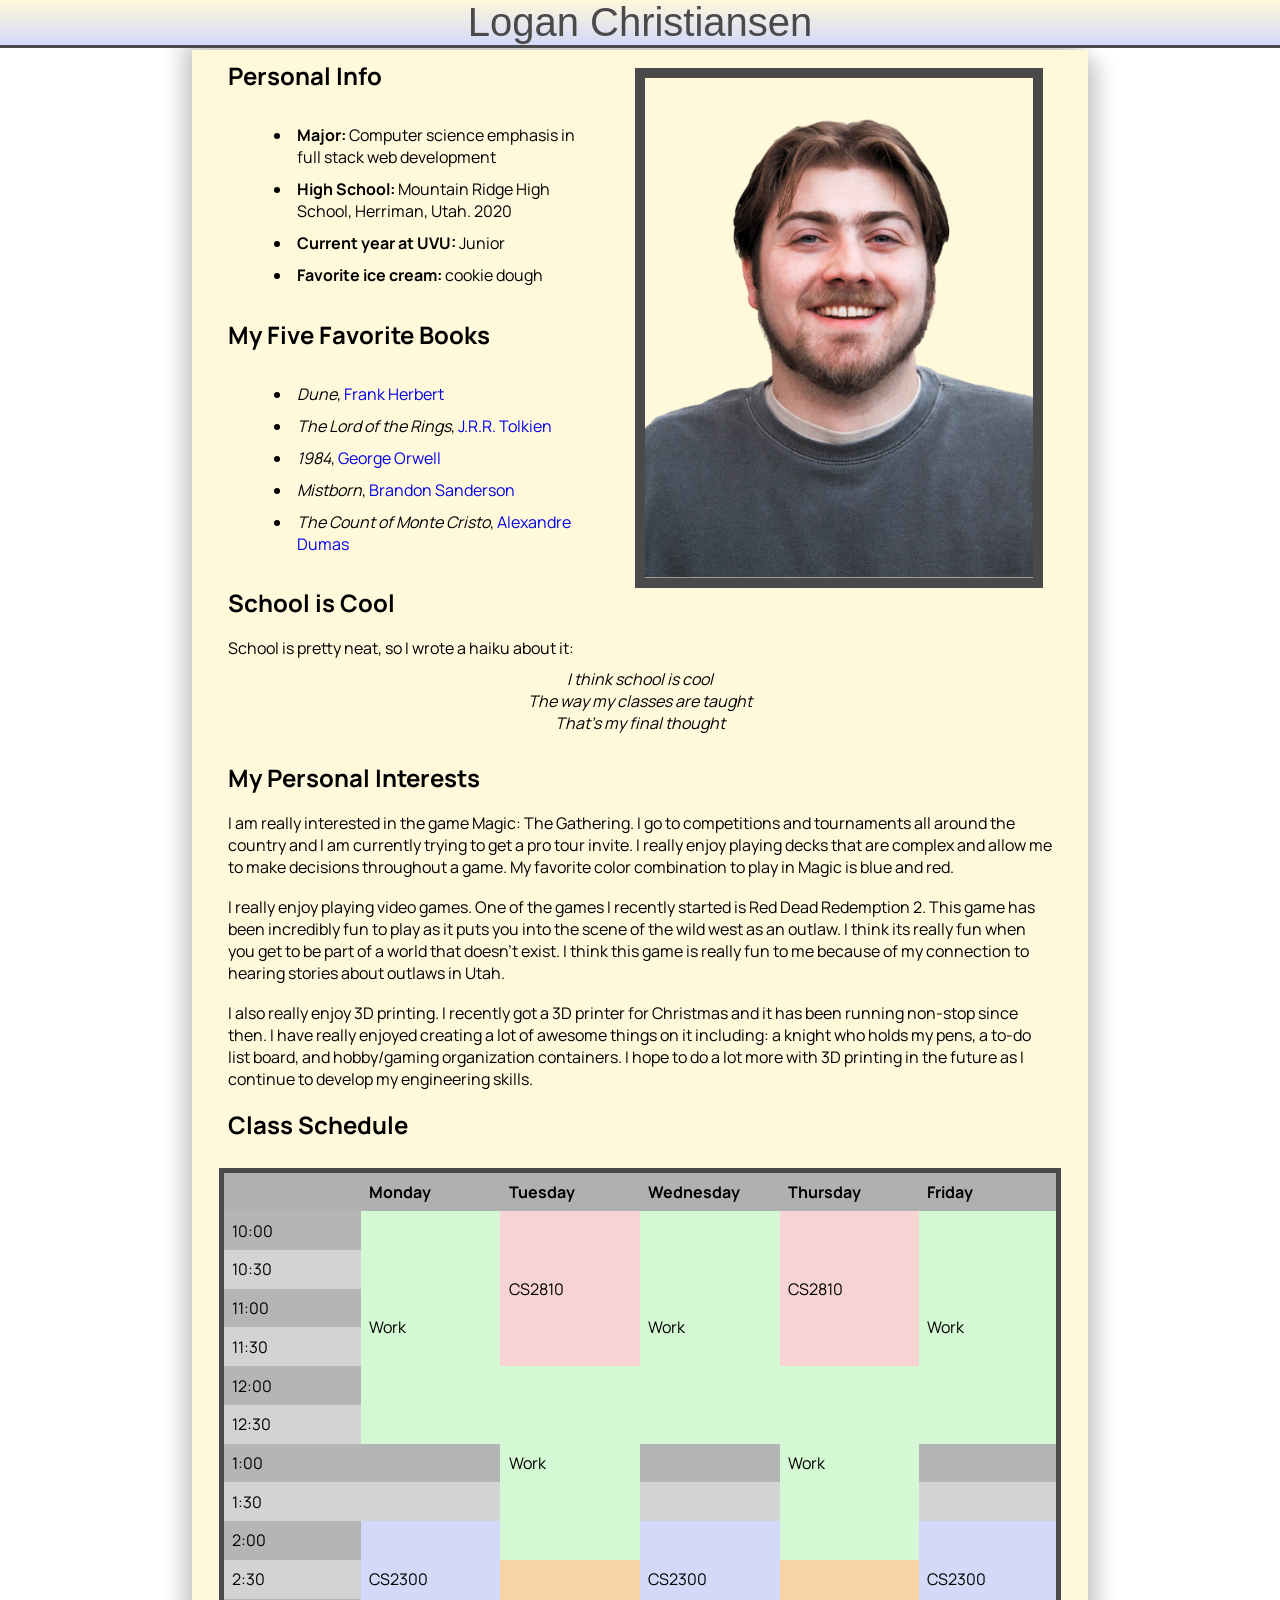
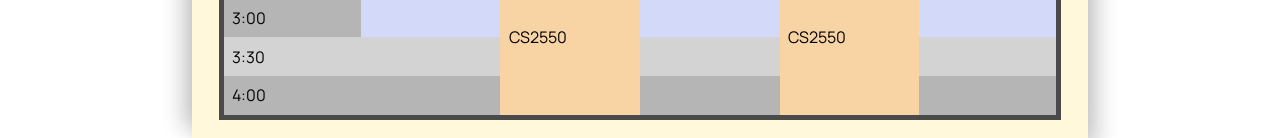
==== Project2-aboutme2/index.html @ b8d2fef9 "index name now" ====
<!DOCTYPE html>
<!-- I declare that the following source code was written by me, or provided
by the instructor for this project. I understand that copying source
code from any other source, providing source code to another student, 
or leaving my code on a public web site constitutes cheating.
I acknowledge that  If I am found in violation of this policy this may result
in a zero grade, a permanent record on file and possibly immediate failure of the class. -->
<html lang="en">
    <head>
        <title>About Logan</title>
        <link rel="stylesheet" href="styles/styles.css">
    </head>
    <body>
        <header id="name">
            Logan Christiansen
        </header>
        <div class ="main">
            <div>
                <img src="loganphoto.png" alt="Photo of Logan" class="loganphoto"onclick="change(this)">
            </div>
            <h2 id="personalinfo">
                Personal Info
            </h2>
            <p>
                <ul>
                    <li><b>Major:</b> Computer science emphasis in full stack web development</li>
                    <li><b>High School:</b> Mountain Ridge High School, Herriman, Utah. 2020</li>
                    <li><b>Current year at UVU:</b> Junior</li>
                    <li><b>Favorite ice cream:</b> cookie dough</li>
                </ul>
            </p>
            <h2>
                My Five Favorite Books
            </h2>
            <p>
                <ul>
                    <li><i>Dune</i>, <a href="https://dunenovels.com/frank-herbert/" target="_blank">Frank Herbert</a></li>
                    <li><i>The Lord of the Rings</i>, <a href="https://www.tolkienestate.com/" target="_blank">J.R.R. Tolkien</a></li>
                    <li><i>1984</i>, <a href="https://en.wikipedia.org/wiki/George_Orwell" target="_blank">George Orwell</a></li>
                    <li><i>Mistborn</i>, <a href="https://www.brandonsanderson.com/" target="_blank">Brandon Sanderson</a></li>
                    <li><i>The Count of Monte Cristo</i>, <a href="https://en.wikipedia.org/wiki/Alexandre_Dumas" target="_blank">Alexandre Dumas</a></li>
                </ul>
            </p>
            <h2>
                School is Cool
            </h2>
            <p id="haikubox">

                    School is pretty neat, so I wrote a haiku about it:
                <div id="haiku">
                    <i>I think school is cool
                    <br>The way my classes are taught
                    <br>That's my final thought</i>
                </div>
            </p>
            <h2>
                My Personal Interests
            </h2>
            <p>
                I am really interested in the game Magic: The Gathering. 
                I go to competitions and tournaments all around the country and I am currently trying to get a pro tour invite. 
                I really enjoy playing decks that are complex and allow me to make decisions throughout a game. 
                My favorite color combination to play in Magic is blue and red.
            </p>
            <p>
                I really enjoy playing video games. One of the games I recently started is Red Dead Redemption 2. 
                This game has been incredibly fun to play as it puts you into the scene of the wild west as an outlaw. 
                I think its really fun when you get to be part of a world that doesn't exist. 
                I think this game is really fun to me because of my connection to hearing stories about outlaws in Utah.
            </p>
            <p>
                I also really enjoy 3D printing. 
                I recently got a 3D printer for Christmas and it has been running non-stop since then. 
                I have really enjoyed creating a lot of awesome things on it including: a knight who holds my pens, a to-do list board, and hobby/gaming organization containers. 
                I hope to do a lot more with 3D printing in the future as I continue to develop my engineering skills.
            </p>
            <h2>
                Class Schedule
            </h2>
            <p>
                <table id="schedule">
                    <tr>
                        <th></th>
                        <th>Monday</th>
                        <th>Tuesday</th>
                        <th>Wednesday</th>
                        <th>Thursday</th>
                        <th>Friday</th>
                    </tr>
                    <tr>
                        <td>10:00</td>
                        <td rowspan="6" id="work">Work</td>
                        <td rowspan="4" id="CS2810">CS2810</td>
                        <td rowspan="6" id="work">Work</td>
                        <td rowspan="4" id="CS2810">CS2810</td>
                        <td rowspan="6" id="work">Work</td>
                    </tr>
                    <tr>
                        <td>10:30</td>
                    </tr>
                    <tr>
                        <td>11:00</td>
                    </tr>
                    <tr>
                        <td>11:30</td>
                    </tr>
                    <tr>
                        <td>12:00</td>
                        <td rowspan="5" id="work">Work</td>
                        <td rowspan="5" id="work">Work</td>
                    </tr>
                    <tr>
                        <td>12:30</td>
                    </tr>
                    <tr>    
                        <td>1:00</td>
                        <td></td>
                        <td></td>
                        <td></td>
                    </tr>
                    <tr>    
                        <td>1:30</td>
                        <td></td>
                        <td></td>
                        <td></td>
                    </tr>
                    <tr>    
                        <td>2:00</td>
                        <td rowspan="3" id="CS2300">CS2300</td>
                        <td rowspan="3" id="CS2300">CS2300</td>
                        <td rowspan="3" id="CS2300">CS2300</td>
                    </tr>
                    <tr>    
                        <td>2:30</td>
                        <td rowspan="4" id="CS2550">CS2550</td>
                        <td rowspan="4" id="CS2550">CS2550</td>
                    </tr>
                    <tr>    
                        <td>3:00</td>
                    </tr>
                    <tr>    
                        <td>3:30</td>
                        <td></td>
                        <td></td>
                        <td></td>
                    </tr>
                    <tr>    
                        <td>4:00</td>
                        <td></td>
                        <td></td>
                        <td></td>
                    </tr>
                </table>
            </p>
        </div>
    </body>
</html>
---- Project2-aboutme2/styles/styles.css ----
@import url(https://fonts.googleapis.com/css?family=Manrope);
@import url(https://fonts.cdnfonts.com/css/audrey);

*{
    padding: 0;
    margin: 0;
}

.main{
    margin-top: 50px;
    margin-left: 15%;
    margin-right: 15%;
    background-color: #fff8db;
    box-shadow: 10px 10px 20px rgba(0, 0, 0, 0.2),
                -10px -10px 20px rgba(0, 0, 0, 0.2);
}

body {
    display: flex;
    flex-direction: column;
    font-family: 'Manrope', Arial, sans-serif;
    background-image: url(https://www.toptal.com/designers/subtlepatterns/uploads/leaves.png);
}

#name{
    font-family: "Audrey", Arial, sans-serif;
    font-size: 30pt;
    color:#4A4A4A;
    background: linear-gradient(to bottom, #fff8db, #d3d9f8);
    border-bottom: 3px solid #4A4A4A;
    text-align: center;
    position: fixed;
    width: 100%;
    z-index:1000;
}

.loganphoto{
    float:right;
    background-image: url(https://images.unsplash.com/photo-1454117096348-e4abbeba002c?q=80&w=1170&auto=format&fit=crop&ixlib=rb-4.1.0&ixid=M3wxMjA3fDB8MHxwaG90by1wYWdlfHx8fGVufDB8fHx8fA%3D%3D);
    background-size: cover;
    background-position: center;
    max-height: 500px;
    margin-right: 5%;
    margin-left: 5%;
    margin-top: 2%;
    border: 10px solid #4A4A4A;
}

a{
    text-decoration:none;
}

a:hover{
    text-decoration:underline;
}


tr:nth-child(even) {
    background-color: #b5b5b5;
}

th{
    background-color: #B0B0B0;
}

h2, p, table{
    margin-left: 3%;
    margin-right: 3%;
    padding:1%;
}

#schedule{
    border-collapse: collapse;
    border:5px solid #4A4A4A;
    border-spacing:3px;
    background-color:lightgray;
    text-align:left;
    vertical-align:top;
    table-layout: fixed;
    width: 94%;
}

li{
    margin-left: 100px;
    padding: 5px;
}

#personalinfo{
    display: inline-block;
}

td, th{
    padding: 1%;
}

#haiku{
    font-size: 12pt;
    text-align: center;
}
#work{
    background-color:#d3f8d3;
}

#CS2810{
    background-color:#f8d3d3;
}

#CS2300{
    background-color:#d3d9f8;
}

#CS2550{
    background-color:#f8d3a3;
}
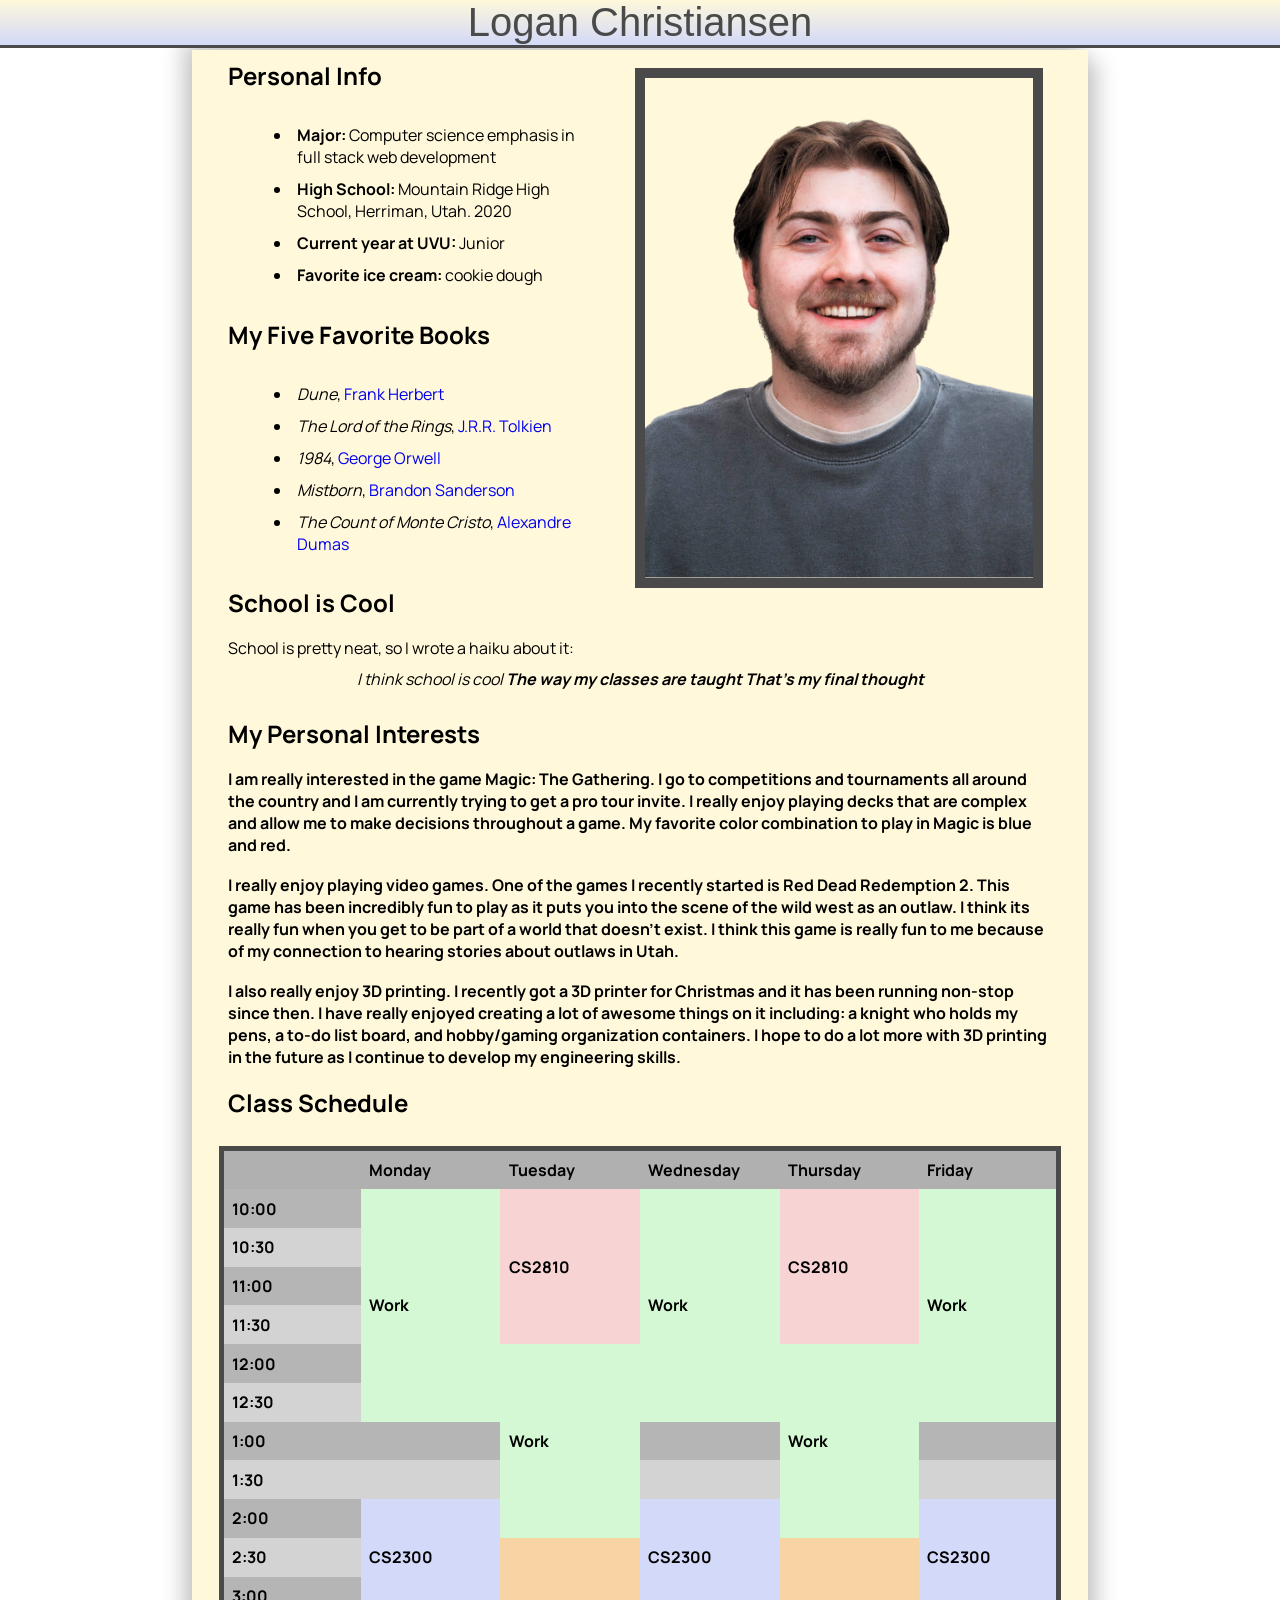
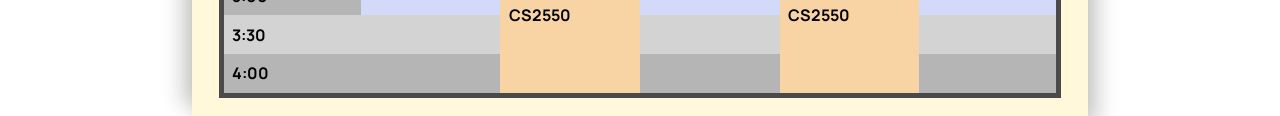
==== commit fb4011e8: "changed br to b" ====
--- a/Project2-aboutme2/index.html
+++ b/Project2-aboutme2/index.html
@@ -49,8 +49,8 @@
                     School is pretty neat, so I wrote a haiku about it:
                 <div id="haiku">
                     <i>I think school is cool
-                    <br>The way my classes are taught
-                    <br>That's my final thought</i>
+                    <b>The way my classes are taught
+                    <b>That's my final thought</i>
                 </div>
             </p>
             <h2>
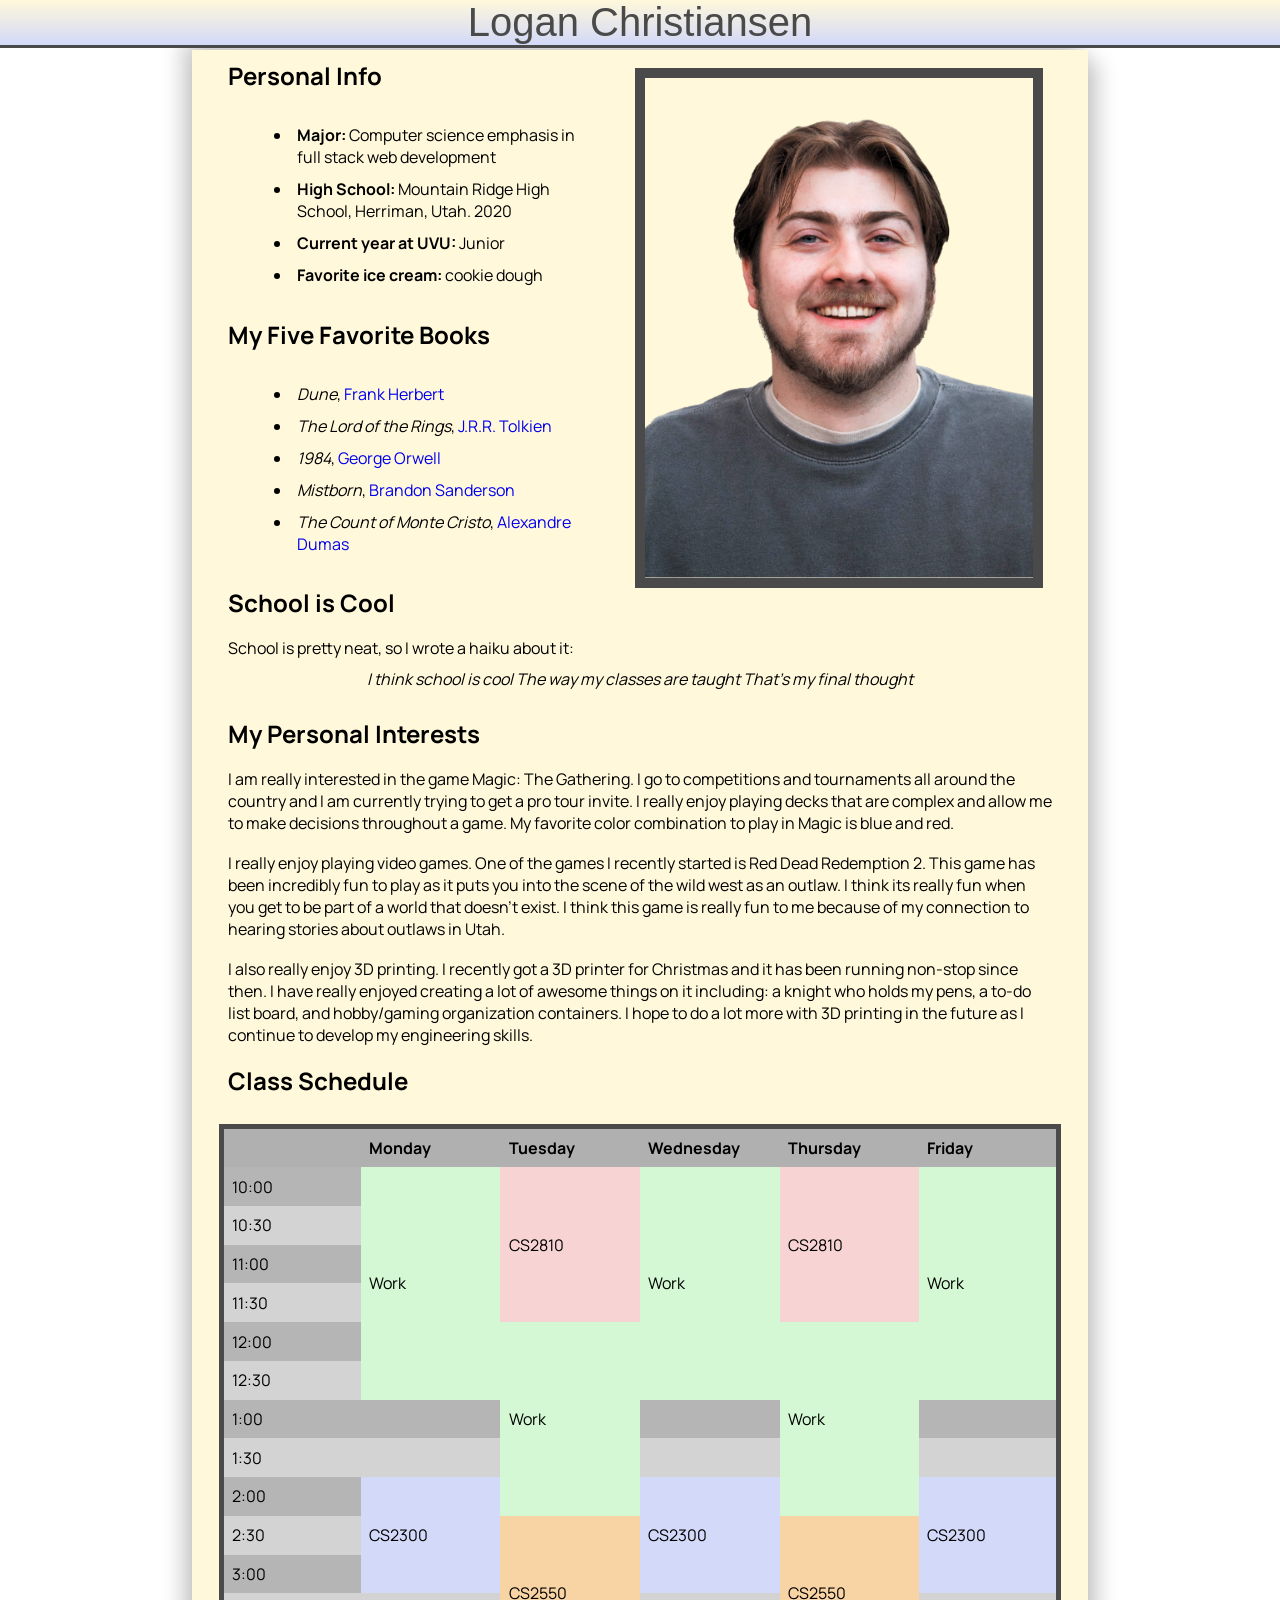
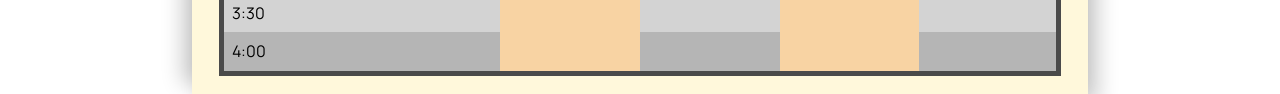
==== commit 612accca: "fixedhaiku" ====
--- a/Project2-aboutme2/index.html
+++ b/Project2-aboutme2/index.html
@@ -48,9 +48,9 @@
 
                     School is pretty neat, so I wrote a haiku about it:
                 <div id="haiku">
-                    <i>I think school is cool
-                    <b>The way my classes are taught
-                    <b>That's my final thought</i>
+                    <i>I think school is cool</i>
+                    <i>The way my classes are taught</i>
+                    <i>That's my final thought</i>
                 </div>
             </p>
             <h2>
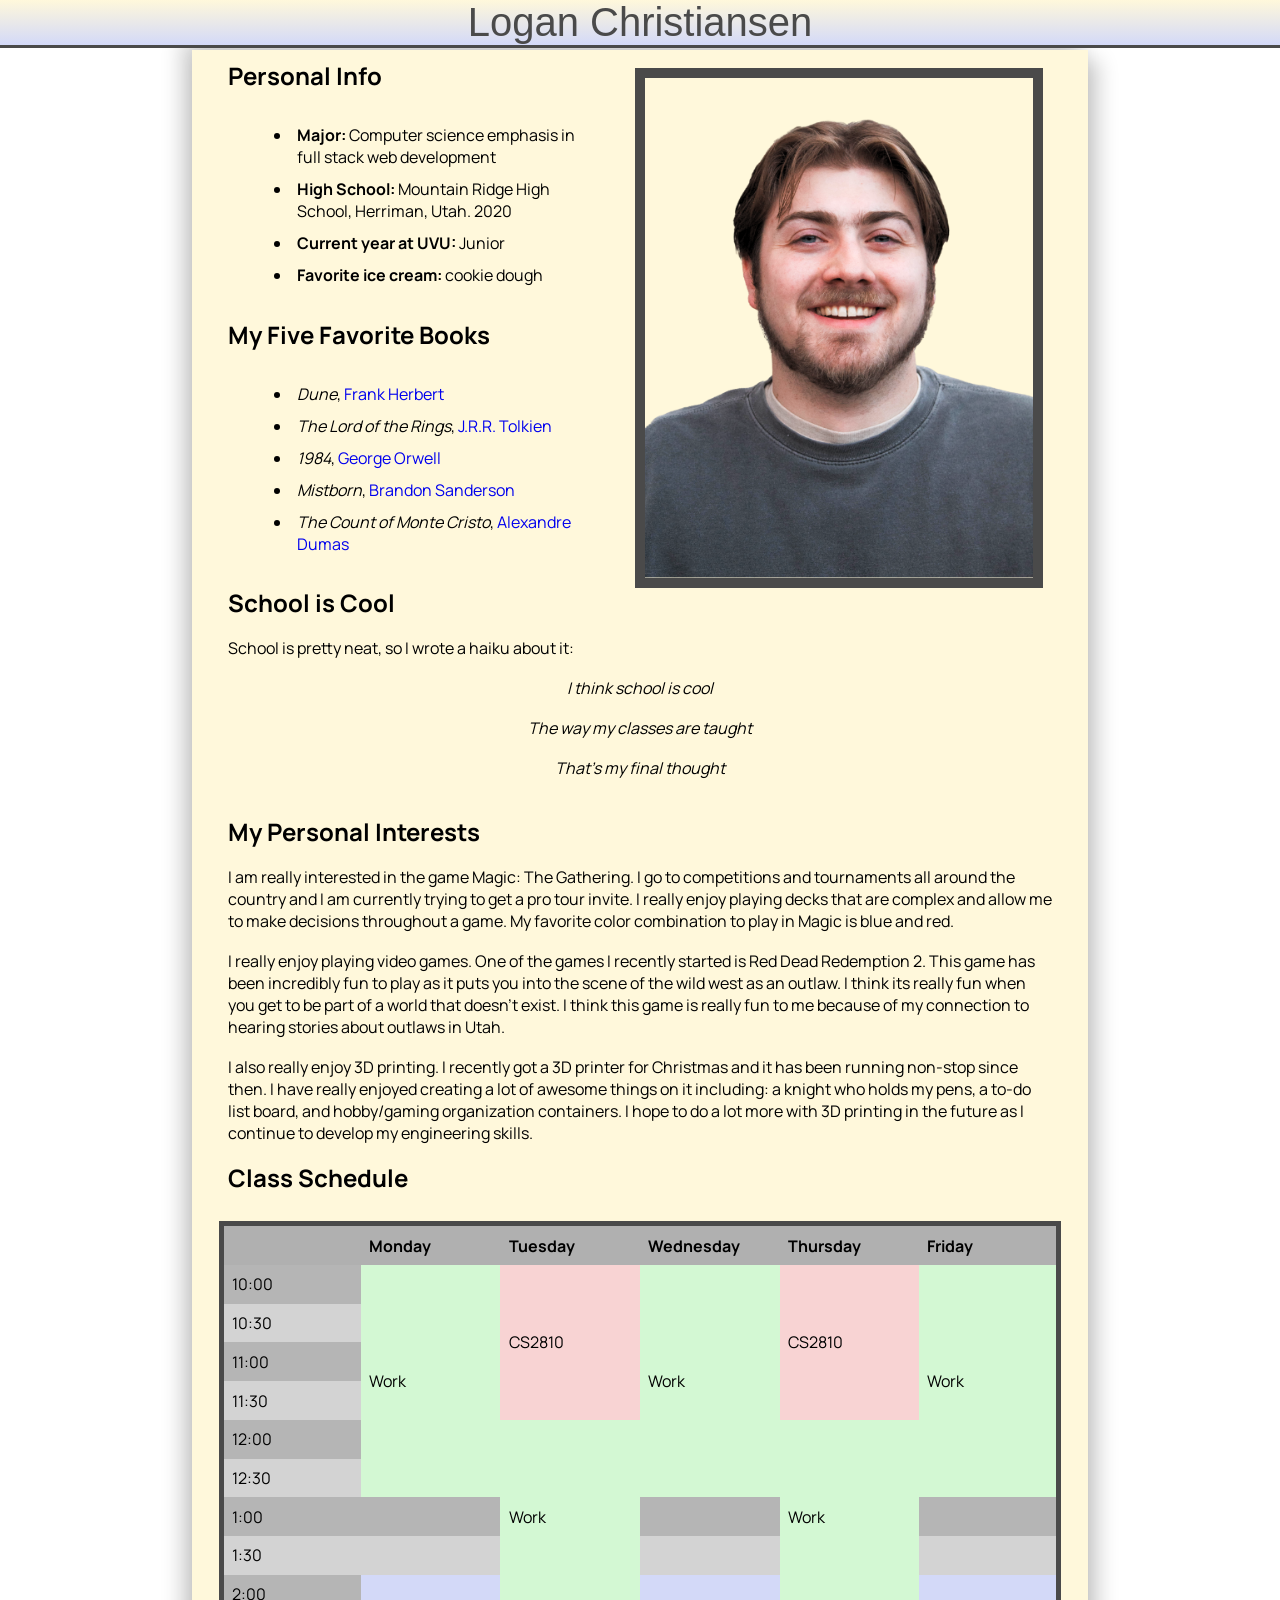
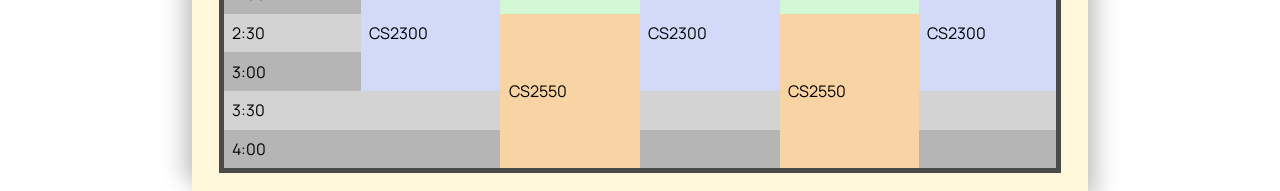
==== commit 528c3361: "finished" ====
--- a/Project2-aboutme2/index.html
+++ b/Project2-aboutme2/index.html
@@ -48,9 +48,9 @@
 
                     School is pretty neat, so I wrote a haiku about it:
                 <div id="haiku">
-                    <i>I think school is cool</i>
-                    <i>The way my classes are taught</i>
-                    <i>That's my final thought</i>
+                    <p><i>I think school is cool</i></p>
+                    <p><i>The way my classes are taught</i></p>
+                    <p><i>That's my final thought</i></p>
                 </div>
             </p>
             <h2>
--- a/Project2-aboutme2/styles/styles.css
+++ b/Project2-aboutme2/styles/styles.css
@@ -96,6 +96,9 @@
 #haiku{
     font-size: 12pt;
     text-align: center;
+    margin-left: 0;
+    margin-right: 0;
+    padding:0;
 }
 #work{
     background-color:#d3f8d3;
